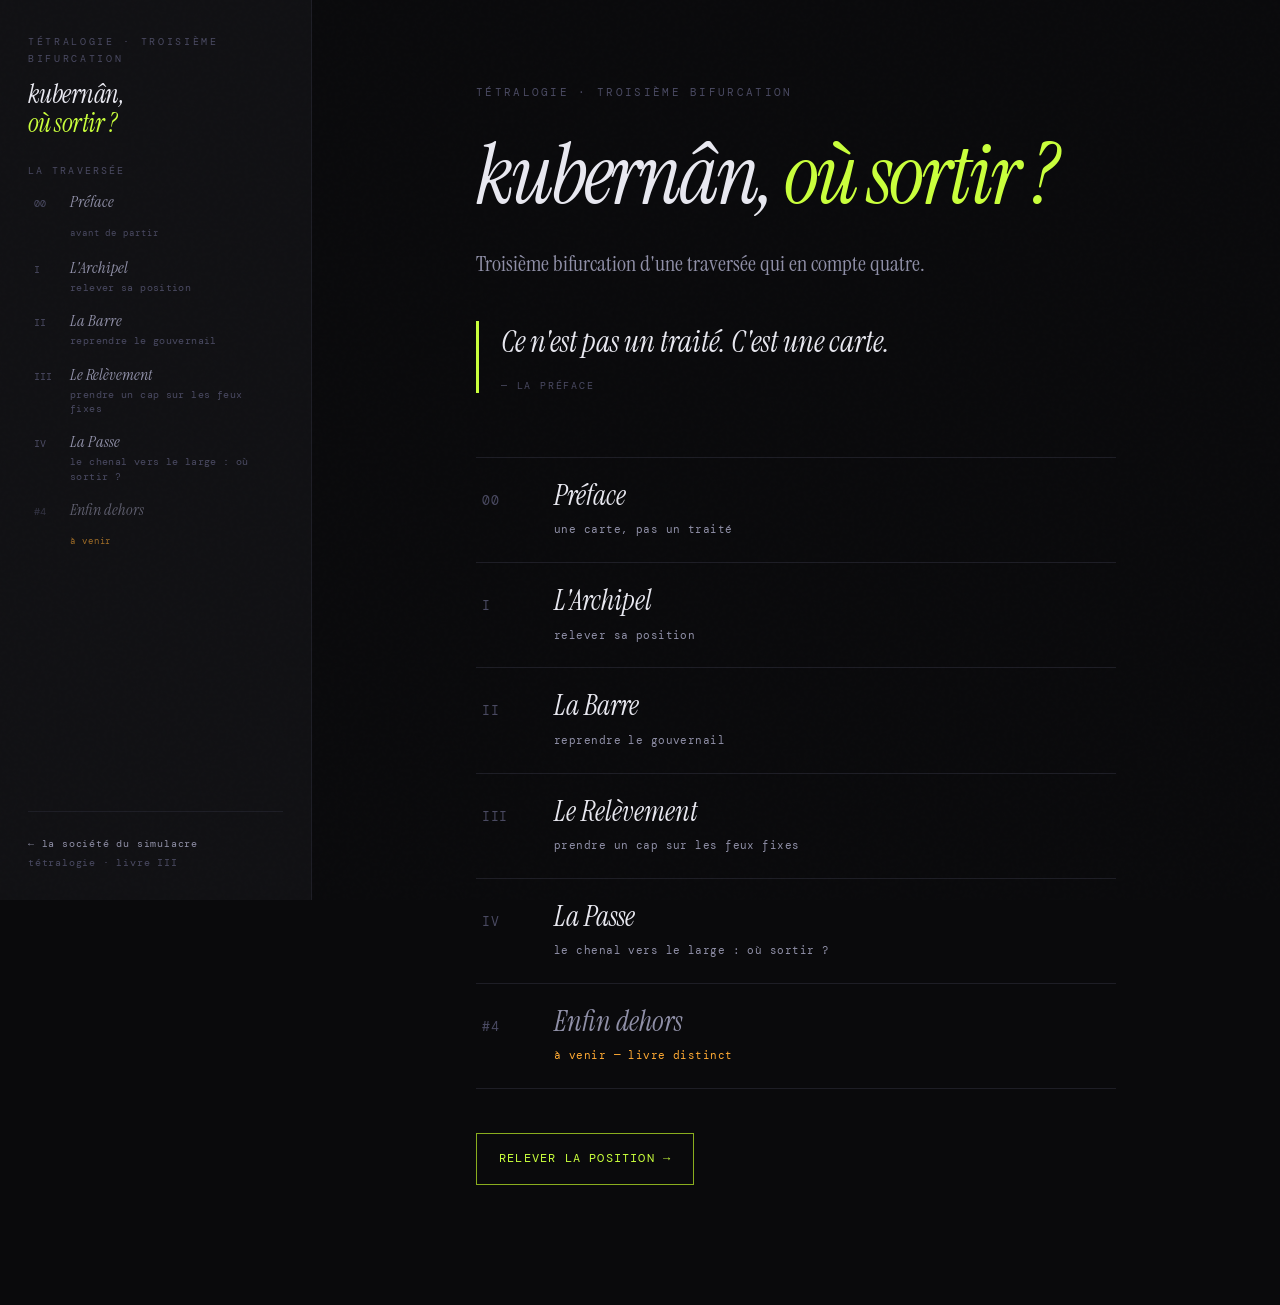
==== site/kubernan/index.html @ 3f0692a0 "kubernan : mise en ligne du livre #3 (carte statique, thème Oblivion) Site statique de « Kubernân, o" ====
<!DOCTYPE html>
<html lang="fr">
<head>
<meta charset="UTF-8">
<meta name="viewport" content="width=device-width, initial-scale=1.0">
<title>Kubernân, où sortir ? — la carte</title>
<meta name="description" content="Kubernân, où sortir ? Troisième bifurcation d'une traversée qui en compte quatre. Une carte, pas un traité.">
<meta name="theme-color" content="#0a0a0c">
<meta property="og:title" content="Kubernân, où sortir ?">
<meta property="og:description" content="Une carte, pas un traité. Troisième bifurcation de la tétralogie.">
<meta property="og:type" content="article">
<link rel="preconnect" href="https://fonts.googleapis.com">
<link rel="preconnect" href="https://fonts.gstatic.com" crossorigin>
<link href="https://fonts.googleapis.com/css2?family=Instrument+Serif:ital@0;1&family=DM+Mono:wght@300;400;500&display=swap" rel="stylesheet">
<link rel="stylesheet" href="../assets/oblivion.css">
<link rel="stylesheet" href="assets/kubernan.css">
</head>
<body class="kub">
  <div class="progress-bar" id="prog"></div>
  <button class="menu-btn" id="menuBtn" aria-label="menu">☰</button>
  <aside class="sidebar" id="sidebar"></aside>
  <main class="reader"><div class="container" id="content"></div></main>
  <script src="data/book.js"></script>
  <script src="assets/app.js"></script>
</body>
</html>
---- site/assets/oblivion.css ----
/* ════════════════════════════════════════════════════════════════
   OBLIVION — LA SOCIÉTÉ DU SIMULACRE / DE LA SIMULATION
   ════════════════════════════════════════════════════════════════ */
:root {
  --bg: #0a0a0c;
  --bg2: #111114;
  --bg3: #18181d;
  --border: #1e1e26;
  --border2: #2a2a36;
  --text: #e8e8f0;
  --muted: #9090a8;
  --dim: #4a4a62;
  --accent: #c9ff3c;
  --accentDim: #8aad1e;
  --red: #ff4455;
  --amber: #ffaa33;
  --blue: #4499ff;
  --violet: #9966ff;
  --sidebar-w: 312px;
  --mono: 'DM Mono', ui-monospace, monospace;
  --serif: 'Instrument Serif', Georgia, serif;
}

* { margin: 0; padding: 0; box-sizing: border-box; }
html { scroll-behavior: smooth; }

body {
  background: var(--bg);
  color: var(--text);
  font-family: var(--serif);
  font-size: 18px;
  line-height: 1.8;
  min-height: 100vh;
  -webkit-font-smoothing: antialiased;
}

/* grain */
body::before {
  content: '';
  position: fixed;
  inset: 0;
  background-image: url("data:image/svg+xml,%3Csvg viewBox='0 0 256 256' xmlns='http://www.w3.org/2000/svg'%3E%3Cfilter id='n'%3E%3CfeTurbulence type='fractalNoise' baseFrequency='0.9' numOctaves='4' stitchTiles='stitch'/%3E%3C/filter%3E%3Crect width='100%25' height='100%25' filter='url(%23n)' opacity='0.04'/%3E%3C/svg%3E");
  pointer-events: none;
  z-index: 9999;
  opacity: 0.32;
}

.progress-bar {
  position: fixed;
  top: 0; left: 0;
  height: 2px;
  background: var(--accent);
  z-index: 10000;
  width: 0%;
  transition: width 0.1s linear;
}

a { color: inherit; }
::selection { background: rgba(201,255,60,0.22); }

/* ── DM Mono utility labels ────────────────────────────────────── */
.mono { font-family: var(--mono); }
.label {
  font-family: var(--mono);
  font-size: 10px;
  letter-spacing: 0.22em;
  text-transform: uppercase;
  color: var(--dim);
}

/* ════════════════ SIDEBAR ════════════════ */
.sidebar {
  position: fixed;
  top: 0; left: 0; bottom: 0;
  width: var(--sidebar-w);
  background: var(--bg2);
  border-right: 1px solid var(--border);
  padding: 34px 28px 28px;
  overflow-y: auto;
  z-index: 100;
  display: flex;
  flex-direction: column;
  gap: 26px;
}
.sidebar::-webkit-scrollbar { width: 8px; }
.sidebar::-webkit-scrollbar-thumb { background: var(--border2); }

.brand a { text-decoration: none; display: block; }
.brand .kicker {
  font-family: var(--mono);
  font-size: 9.5px;
  letter-spacing: 0.28em;
  text-transform: uppercase;
  color: var(--dim);
  margin-bottom: 12px;
}
.brand .title {
  font-family: var(--serif);
  font-style: italic;
  font-size: 26px;
  line-height: 1.1;
  letter-spacing: -0.02em;
  color: var(--text);
}
.brand .title .lp { color: var(--accent); }

/* face selector */
.face-switch {
  display: flex;
  border: 1px solid var(--border2);
  border-radius: 2px;
  overflow: hidden;
}
.face-switch a {
  flex: 1;
  text-align: center;
  text-decoration: none;
  font-family: var(--mono);
  font-size: 10px;
  letter-spacing: 0.12em;
  text-transform: uppercase;
  padding: 10px 6px;
  color: var(--muted);
  transition: all 0.2s;
}
.face-switch a small {
  display: block;
  font-size: 8.5px;
  letter-spacing: 0.1em;
  color: var(--dim);
  margin-top: 3px;
}
.face-switch a + a { border-left: 1px solid var(--border2); }
.face-switch a.active { background: var(--accent); color: #0a0a0c; }
.face-switch a.active small { color: rgba(10,10,12,0.7); }
.face-switch a:not(.active):hover { background: var(--bg3); color: var(--text); }

/* numeric jump */
.jump { display: flex; gap: 8px; align-items: center; }
.jump label {
  font-family: var(--mono);
  font-size: 9.5px;
  letter-spacing: 0.18em;
  text-transform: uppercase;
  color: var(--dim);
}
.jump input {
  width: 64px;
  background: var(--bg);
  border: 1px solid var(--border2);
  color: var(--text);
  font-family: var(--mono);
  font-size: 13px;
  padding: 6px 8px;
  text-align: center;
}
.jump input:focus { outline: none; border-color: var(--accent); }
.jump button {
  background: transparent;
  border: 1px solid var(--border2);
  color: var(--muted);
  font-family: var(--mono);
  font-size: 11px;
  padding: 6px 10px;
  cursor: pointer;
  transition: all 0.2s;
}
.jump button:hover { border-color: var(--accent); color: var(--accent); }

/* chapter nav */
.nav-label {
  font-family: var(--mono);
  font-size: 9.5px;
  letter-spacing: 0.22em;
  text-transform: uppercase;
  color: var(--dim);
  margin-bottom: 4px;
}
.chapters { list-style: none; display: flex; flex-direction: column; }
.chapters li { counter-increment: c; }
.chapters a {
  display: grid;
  grid-template-columns: 26px 1fr;
  gap: 10px;
  align-items: baseline;
  text-decoration: none;
  padding: 8px 8px 8px 4px;
  border-left: 2px solid transparent;
  transition: all 0.18s;
}
.chapters a .num {
  font-family: var(--mono);
  font-size: 10px;
  color: var(--dim);
}
.chapters a .nm {
  font-family: var(--serif);
  font-style: italic;
  font-size: 16px;
  line-height: 1.2;
  color: var(--muted);
}
.chapters a .rg {
  grid-column: 2;
  font-family: var(--mono);
  font-size: 9px;
  letter-spacing: 0.1em;
  color: var(--dim);
  margin-top: 2px;
}
.chapters a:hover { background: var(--bg3); }
.chapters a:hover .nm { color: var(--text); }
.chapters a.active { border-left-color: var(--accent); background: var(--bg3); }
.chapters a.active .nm { color: var(--accent); }
.chapters a.active .num { color: var(--accentDim); }

.side-foot {
  margin-top: auto;
  padding-top: 22px;
  border-top: 1px solid var(--border);
  font-family: var(--mono);
  font-size: 10px;
  letter-spacing: 0.08em;
  color: var(--dim);
  line-height: 1.9;
}
.side-foot a { color: var(--muted); text-decoration: none; }
.side-foot a:hover { color: var(--accent); }

/* ════════════════ READER ════════════════ */
.reader {
  margin-left: var(--sidebar-w);
  min-height: 100vh;
}
.container {
  max-width: 760px;
  margin: 0 auto;
  padding: 76px 40px 120px;
}

/* masthead (cover en tête du chapitre 1) */
.masthead {
  padding: 18px 0 56px;
  margin-bottom: 56px;
  border-bottom: 1px solid var(--border);
}
.mast-kicker {
  font-family: var(--mono);
  font-size: 10.5px;
  letter-spacing: 0.2em;
  text-transform: uppercase;
  color: var(--dim);
  margin-bottom: 30px;
}
.mast-title {
  font-family: var(--serif);
  font-style: italic;
  font-weight: 400;
  font-size: clamp(42px, 7vw, 76px);
  line-height: 1.02;
  letter-spacing: -0.03em;
  color: var(--text);
  margin-bottom: 38px;
}
.mast-title .lp { color: var(--accent); }
.mast-epi {
  font-family: var(--serif);
  font-style: italic;
  font-size: clamp(19px, 2.4vw, 24px);
  line-height: 1.55;
  color: var(--text);
  border-left: 3px solid var(--accent);
  padding-left: 22px;
  max-width: 620px;
}
.mast-epi cite {
  display: block;
  margin-top: 18px;
  font-style: normal;
  font-family: var(--mono);
  font-size: 10px;
  letter-spacing: 0.18em;
  text-transform: uppercase;
  color: var(--dim);
}

/* chapter header in reader */
.ch-head {
  margin-bottom: 64px;
  padding-bottom: 0;
}
.ch-head .label { margin-bottom: 22px; display: flex; align-items: center; gap: 16px; }
.ch-head .label::after { content: ''; flex: 1; height: 1px; background: var(--border); }
.ch-head h1 {
  font-family: var(--serif);
  font-style: italic;
  font-weight: 400;
  font-size: clamp(34px, 5vw, 52px);
  line-height: 1.08;
  letter-spacing: -0.025em;
  color: var(--text);
}
.ch-head .sub {
  font-family: var(--mono);
  font-size: 12px;
  color: var(--muted);
  margin-top: 18px;
  border-left: 2px solid var(--accent);
  padding-left: 16px;
  line-height: 1.7;
  max-width: 560px;
}

/* a single entry (fragment or simulation) */
.entry {
  margin-bottom: 84px;
  scroll-margin-top: 40px;
}
.entry-label {
  font-family: var(--mono);
  font-size: 10px;
  letter-spacing: 0.25em;
  text-transform: uppercase;
  color: var(--dim);
  margin-bottom: 26px;
  display: flex;
  align-items: center;
  gap: 16px;
}
.entry-label .n { color: var(--accent); }
.entry-label::after { content: ''; flex: 1; height: 1px; background: var(--border); }

/* Face A : the fragment, big serif, lowercase aphorism */
.fragment-text {
  font-family: var(--serif);
  font-size: clamp(21px, 2.6vw, 27px);
  line-height: 1.5;
  letter-spacing: -0.005em;
  color: var(--text);
}
.fragment-text p { margin-bottom: 22px; }
.fragment-text p:last-child { margin-bottom: 0; }

/* Face B : the simulation, discursive prose */
.simulation-text p {
  font-size: 18px;
  line-height: 1.82;
  margin-bottom: 24px;
  color: var(--text);
}
.simulation-text p:last-child { margin-bottom: 0; }

/* graines (Face B placeholder) */
.seed-note {
  font-family: var(--mono);
  font-size: 10px;
  letter-spacing: 0.18em;
  text-transform: uppercase;
  color: var(--amber);
  margin-bottom: 20px;
  display: inline-flex;
  align-items: center;
  gap: 8px;
}
.seed-note::before { content: ''; width: 6px; height: 6px; background: var(--amber); border-radius: 50%; }

.seed-block { margin-bottom: 30px; }
.seed-block .seed-label {
  font-family: var(--mono);
  font-size: 9.5px;
  letter-spacing: 0.2em;
  text-transform: uppercase;
  color: var(--dim);
  margin-bottom: 12px;
}
.seed-sens {
  font-family: var(--serif);
  font-size: 19px;
  line-height: 1.6;
  color: var(--muted);
  font-style: italic;
  border-left: 2px solid var(--border2);
  padding-left: 18px;
}
.seed-authors { list-style: none; display: flex; flex-direction: column; gap: 16px; }
.seed-authors li {
  padding-left: 18px;
  border-left: 2px solid var(--border2);
  font-size: 15px;
  line-height: 1.66;
  color: var(--muted);
}
.seed-authors li .who {
  font-family: var(--mono);
  font-size: 11px;
  letter-spacing: 0.06em;
  color: var(--accent);
  text-transform: uppercase;
  display: block;
  margin-bottom: 4px;
}

/* Debord origin box */
.debord-box {
  margin: 28px 0;
  padding: 22px 26px;
  background: var(--bg2);
  border: 1px solid var(--border);
  border-left: 3px solid var(--dim);
}
.debord-box .db-label {
  font-family: var(--mono);
  font-size: 9.5px;
  letter-spacing: 0.2em;
  text-transform: uppercase;
  color: var(--dim);
  margin-bottom: 12px;
}
.debord-box .db-text {
  font-family: var(--serif);
  font-style: italic;
  font-size: 16px;
  line-height: 1.62;
  color: var(--muted);
}

/* author tags */
.authors-tags { display: flex; flex-wrap: wrap; gap: 8px; margin-top: 22px; }
.authors-tags span {
  font-family: var(--mono);
  font-size: 9.5px;
  letter-spacing: 0.08em;
  text-transform: uppercase;
  color: var(--muted);
  border: 1px solid var(--border2);
  padding: 4px 9px;
}

/* cross-link to the other face */
.cross {
  margin-top: 26px;
  display: flex;
  gap: 18px;
  align-items: center;
  flex-wrap: wrap;
}
.cross a {
  font-family: var(--mono);
  font-size: 11px;
  letter-spacing: 0.08em;
  text-transform: uppercase;
  color: var(--muted);
  text-decoration: none;
  border-bottom: 1px solid var(--border2);
  padding-bottom: 3px;
  transition: all 0.2s;
}
.cross a:hover { color: var(--accent); border-color: var(--accent); }
.cross a.primary { color: var(--accent); border-color: var(--accentDim); }

/* prev/next chapter footer */
.ch-foot {
  margin-top: 40px;
  padding-top: 40px;
  border-top: 1px solid var(--border);
  display: flex;
  justify-content: space-between;
  gap: 16px;
  flex-wrap: wrap;
}
.ch-foot a {
  font-family: var(--mono);
  font-size: 11px;
  letter-spacing: 0.08em;
  text-transform: uppercase;
  color: var(--muted);
  text-decoration: none;
  max-width: 46%;
  transition: color 0.2s;
}
.ch-foot a:hover { color: var(--accent); }
.ch-foot a .dir { display: block; color: var(--dim); font-size: 9px; margin-bottom: 5px; }
.ch-foot a.next { text-align: right; margin-left: auto; }

/* ════════════════ MENU BUTTON (mobile) ════════════════ */
.menu-btn {
  display: none;
  position: fixed;
  top: 16px; right: 16px;
  z-index: 200;
  background: var(--bg2);
  border: 1px solid var(--border2);
  color: var(--accent);
  font-size: 20px;
  width: 44px; height: 44px;
  cursor: pointer;
}

/* ════════════════ RESPONSIVE ════════════════ */
@media (max-width: 920px) {
  .sidebar {
    transform: translateX(-100%);
    transition: transform 0.28s ease;
    width: 86vw; max-width: 360px;
    box-shadow: 0 0 50px rgba(0,0,0,0.6);
  }
  body.nav-open .sidebar { transform: translateX(0); }
  .reader { margin-left: 0; }
  .container { padding: 72px 24px 90px; }
  .menu-btn { display: block; }
}
@media (max-width: 600px) {
  body { font-size: 16px; }
  .container { padding: 64px 20px 80px; }
}

/* ════════════════════════════════════════════════════════════════
   GOD MODE
   ════════════════════════════════════════════════════════════════ */
.gm { margin-top: 22px; border-top: 1px dashed var(--border2); padding-top: 16px; }
.gm-bar { display: flex; gap: 10px; align-items: center; flex-wrap: wrap; }
.gm-acc-btn {
  font-family: var(--mono); font-size: 10px; letter-spacing: 0.12em; text-transform: uppercase;
  background: var(--bg2); border: 1px solid var(--border2); color: var(--muted);
  padding: 7px 12px; cursor: pointer; transition: all .18s;
}
.gm-acc-btn:hover { color: var(--accent); border-color: var(--accentDim); }
.gm-count { font-family: var(--mono); font-size: 9.5px; color: var(--dim); letter-spacing: .1em; margin-left: auto; }

.gm-panel { margin-top: 14px; padding: 18px 20px; background: var(--bg2); border: 1px solid var(--border); }
.gm-lab { font-family: var(--mono); font-size: 9.5px; letter-spacing: .2em; text-transform: uppercase; color: var(--dim); margin-bottom: 8px; }
.gm-ctx-block { margin-bottom: 16px; }
.gm-ctx-block:last-child { margin-bottom: 0; }
.gm-ctx-block p { font-size: 15px; line-height: 1.6; color: var(--muted); margin: 0; }
.gm-ctx-block .gm-italic { font-style: italic; }
.gm-ctx-block ul { list-style: none; display: flex; flex-direction: column; gap: 8px; }
.gm-ctx-block li { font-size: 14px; line-height: 1.55; color: var(--muted); padding-left: 14px; border-left: 2px solid var(--border2); }

.gm-tweak {
  width: 100%; background: var(--bg); border: 1px solid var(--border2); color: var(--text);
  font-family: var(--mono); font-size: 13px; line-height: 1.6; padding: 10px 12px; resize: vertical;
}
.gm-tweak:focus { outline: none; border-color: var(--accent); }

.gm-sliders { display: grid; grid-template-columns: 1fr 1fr; gap: 6px 22px; }
.gm-slider label { font-family: var(--mono); font-size: 10px; color: var(--muted); display: flex; justify-content: space-between; letter-spacing: .04em; }
.gm-slider .gm-val { color: var(--accent); }
.gm-slider input[type=range] { width: 100%; accent-color: var(--accent); height: 22px; }

.gm-actions { margin-top: 16px; display: flex; gap: 14px; align-items: center; flex-wrap: wrap; }
.gm-regen {
  font-family: var(--mono); font-size: 11px; letter-spacing: .08em; text-transform: uppercase;
  background: var(--accent); color: #0a0a0c; border: none; padding: 10px 16px; cursor: pointer; font-weight: 500;
}
.gm-regen:hover { background: #d8ff5c; }
.gm-status { font-family: var(--mono); font-size: 11px; color: var(--muted); }

/* carrousel des versions */
.gm-carousel { margin-top: 16px; }
.gm-car-head { display: flex; justify-content: space-between; align-items: center; margin-bottom: 10px; }
.gm-dots { display: flex; gap: 7px; }
.gm-dot { width: 9px; height: 9px; border-radius: 50%; border: 1px solid var(--dim); background: transparent; cursor: pointer; padding: 0; }
.gm-dot.cur { background: var(--accent); border-color: var(--accent); }
.gm-car-track { position: relative; }
.gm-slide { display: none; padding: 16px 18px; background: var(--bg3); border: 1px solid var(--border2); border-left: 3px solid var(--accentDim); }
.gm-slide.show { display: block; }
.gm-slide-meta { display: flex; gap: 12px; align-items: center; margin-bottom: 10px; }
.gm-who { font-family: var(--mono); font-size: 9.5px; letter-spacing: .1em; text-transform: uppercase; color: var(--amber); }
.gm-active-tag { font-family: var(--mono); font-size: 9px; letter-spacing: .1em; text-transform: uppercase; color: #0a0a0c; background: var(--accent); padding: 2px 7px; }
.gm-slide-text { font-family: var(--serif); font-size: 19px; line-height: 1.5; color: var(--text); }
.gm-validate {
  margin-top: 14px; font-family: var(--mono); font-size: 10px; letter-spacing: .06em; text-transform: uppercase;
  background: transparent; border: 1px solid var(--border2); color: var(--muted); padding: 8px 12px; cursor: pointer; transition: all .18s;
}
.gm-validate:hover { color: var(--accent); border-color: var(--accent); }

/* sidebar god-mode */
.gm-side { margin-top: 14px; }
.gm-side button {
  font-family: var(--mono); font-size: 10px; letter-spacing: .1em; text-transform: uppercase;
  background: transparent; border: 1px solid var(--border2); color: var(--muted); padding: 7px 10px; cursor: pointer; transition: all .18s;
}
.gm-side button:hover { color: var(--accent); border-color: var(--accent); }
#gmEnter { width: 100%; }
.gm-side-on { font-family: var(--mono); font-size: 12px; color: var(--muted); letter-spacing: .04em; margin-bottom: 12px; }
.gm-side-on b { color: var(--god-color, var(--accent)); font-weight: 500; text-transform: uppercase; letter-spacing: .12em; }
.gm-side-btns { display: flex; gap: 8px; }
.gm-side-btns button {
  flex: 1; font-family: var(--mono); font-size: 11px; letter-spacing: .06em;
  background: transparent; border: 1px solid var(--border2); color: var(--muted);
  padding: 9px 8px; cursor: pointer; transition: all .18s;
}
.gm-side-btns button:hover { color: var(--accent); border-color: var(--accent); }
#gmDash { color: var(--accent); border-color: var(--accentDim); }

/* cadre vert : signale qu'on est en god mode */
body.god-on::after {
  content: ''; position: fixed; inset: 0;
  border: 3px solid var(--god-color, var(--accent));
  pointer-events: none; z-index: 10001;
}

/* modale */
.gm-modal-back { position: fixed; inset: 0; background: rgba(5,5,7,.78); z-index: 11000; display: flex; align-items: center; justify-content: center; padding: 24px; }
.gm-modal { background: var(--bg2); border: 1px solid var(--border2); max-width: 440px; width: 100%; padding: 30px 28px; }
.gm-modal-p { font-family: var(--mono); font-size: 11px; line-height: 1.6; color: var(--muted); margin: 8px 0 18px; }
.gm-input { width: 100%; background: var(--bg); border: 1px solid var(--border2); color: var(--text); font-family: var(--mono); font-size: 14px; padding: 11px 13px; margin-bottom: 14px; }
.gm-input:focus { outline: none; border-color: var(--accent); }
.gm-code-input { text-align: center; letter-spacing: .5em; font-size: 22px; }
.gm-flab { display: block; font-family: var(--mono); font-size: 11px; color: var(--muted); margin-bottom: 6px; }
.gm-flab small { color: var(--dim); }
.gm-modal-actions { display: flex; gap: 14px; align-items: center; }
.gm-primary { font-family: var(--mono); font-size: 11px; letter-spacing: .1em; text-transform: uppercase; background: var(--accent); color: #0a0a0c; border: none; padding: 11px 18px; cursor: pointer; }
.gm-err { font-family: var(--mono); font-size: 11px; color: var(--red); }
.gm-ok { font-family: var(--mono); font-size: 11px; color: var(--accent); }

@media (max-width: 600px) { .gm-sliders { grid-template-columns: 1fr; } }

/* méta-restitution (contexte god mode) */
.gm-meta { font-family: var(--serif); font-size: 17px; line-height: 1.55; color: var(--text); margin: 0 0 4px; }
.gm-meta-fallback { color: var(--dim); font-style: italic; }
.gm-meta-gen { font-family: var(--mono); font-size: 10px; letter-spacing: .08em; text-transform: uppercase; background: transparent; border: 1px solid var(--border2); color: var(--muted); padding: 7px 11px; cursor: pointer; transition: all .18s; }
.gm-meta-gen:hover { color: var(--accent); border-color: var(--accent); }
.gm-meta-status { font-family: var(--mono); font-size: 11px; color: var(--muted); }

/* éditeur manuel (god mode) — DA Oblivion */
.gm-edit-panel { border-left: 3px solid var(--accentDim); }
.gm-handedit {
  width: 100%;
  background: var(--bg);
  border: 1px solid var(--border2);
  color: var(--text);
  font-family: var(--serif);
  font-size: 22px;
  line-height: 1.5;
  letter-spacing: -0.005em;
  padding: 18px 20px;
  resize: vertical;
  min-height: 170px;
}
.gm-handedit:focus { outline: none; border-color: var(--accent); box-shadow: inset 0 0 0 1px var(--accentDim); }
.gm-edit-hint { font-family: var(--mono); font-size: 10px; letter-spacing: 0.04em; color: var(--dim); margin: 10px 0 0; line-height: 1.6; }
.gm-edit-status { font-family: var(--mono); font-size: 11px; color: var(--muted); }
.gm-save-manual {
  font-family: var(--mono); font-size: 11px; letter-spacing: .1em; text-transform: uppercase;
  background: var(--accent); color: #0a0a0c; border: 1px solid var(--accent); padding: 10px 16px; cursor: pointer;
  transition: background .18s;
}
.gm-save-manual:hover { background: #d8ff5c; }
.gm-edit-cancel {
  font-family: var(--mono); font-size: 10px; letter-spacing: .08em; text-transform: uppercase;
  background: transparent; color: var(--muted); border: 1px solid var(--border2); padding: 10px 14px; cursor: pointer;
  transition: all .18s;
}
.gm-edit-cancel:hover { color: var(--text); border-color: var(--dim); }

/* suppression d'une version (own only) */
.gm-slide-actions { display: flex; gap: 10px; margin-top: 14px; flex-wrap: wrap; }
.gm-del { font-family: var(--mono); font-size: 10px; letter-spacing: .06em; text-transform: uppercase; background: transparent; border: 1px solid rgba(255,68,85,.3); color: var(--red); padding: 8px 12px; cursor: pointer; transition: all .18s; }
.gm-del:hover { background: rgba(255,68,85,.1); border-color: var(--red); }

/* dashboard « mon atelier » */
.gm-name { color: var(--text); text-decoration: none; border-bottom: 1px dotted var(--dim); }
.gm-name:hover { border-color: var(--accent); }
.gm-dash-link { display: inline-block; margin-top: 8px; font-family: var(--mono); font-size: 11px; letter-spacing: .06em; color: var(--accent); text-decoration: none; }
.gm-dash-link:hover { text-decoration: underline; }
.dash-row { padding: 24px 0; border-bottom: 1px solid var(--border); }
.dash-head { display: flex; gap: 14px; align-items: baseline; flex-wrap: wrap; margin-bottom: 14px; }
.dash-n { font-family: var(--mono); font-size: 13px; color: var(--accent); text-decoration: none; }
.dash-n:hover { text-decoration: underline; }
.dash-ch { font-family: var(--serif); font-style: italic; font-size: 16px; color: var(--muted); }
.dash-info { font-family: var(--mono); font-size: 10px; letter-spacing: .06em; color: var(--dim); margin-left: auto; }
.dash-info b { color: var(--accent); font-weight: 400; }
.dash-text { font-family: var(--serif); font-size: 19px; line-height: 1.5; color: var(--text); margin: 0 0 12px; }
.dash-open { font-family: var(--mono); font-size: 10px; letter-spacing: .08em; text-transform: uppercase; color: var(--muted); text-decoration: none; border-bottom: 1px solid var(--border2); padding-bottom: 3px; }
.dash-open:hover { color: var(--accent); border-color: var(--accent); }
.dash-empty { font-family: var(--mono); font-size: 13px; color: var(--muted); line-height: 1.7; }

/* like (cœur) */
.gm-like { font-family: var(--mono); font-size: 12px; background: transparent; border: 1px solid var(--border2); color: var(--muted); padding: 6px 11px; cursor: pointer; margin-left: auto; transition: all .18s; }
.gm-like:hover { border-color: var(--red); color: var(--red); }
.gm-like.liked { border-color: var(--red); color: var(--red); background: rgba(255,68,85,.1); }
.gm-like-n { font-weight: 500; }

/* dashboard : sections + les plus aimés */
.dash-section { margin-bottom: 48px; }
.dash-sec-label { font-family: var(--mono); font-size: 10px; letter-spacing: .2em; text-transform: uppercase; color: var(--dim); margin-bottom: 16px; padding-bottom: 10px; border-bottom: 1px solid var(--border); }
.liked-row { display: grid; grid-template-columns: 50px 42px 1fr auto; gap: 14px; align-items: baseline; text-decoration: none; padding: 12px 0; border-bottom: 1px solid var(--border); transition: background .15s; }
.liked-row:hover { background: var(--bg2); }
.liked-hearts { font-family: var(--mono); font-size: 12px; color: var(--red); white-space: nowrap; }
.liked-n { font-family: var(--mono); font-size: 11px; color: var(--accent); }
.liked-txt { font-family: var(--serif); font-size: 16px; color: var(--text); overflow: hidden; text-overflow: ellipsis; white-space: nowrap; }
.liked-who { font-family: var(--mono); font-size: 10px; color: var(--dim); white-space: nowrap; }
@media (max-width: 600px) { .liked-row { grid-template-columns: 50px 1fr; } .liked-n, .liked-who { display: none; } }

/* like minimal sur le fil principal — cœur nu, pas de cadre */
.like-row { margin-top: 22px; text-align: right; }
.like { background: none; border: none; padding: 6px 4px; cursor: pointer; font-family: var(--mono); font-size: 26px; color: var(--dim); display: inline-flex; align-items: center; gap: 10px; line-height: 1; transition: color .18s, transform .1s; -webkit-tap-highlight-color: transparent; }
.like:hover { color: var(--red); }
.like:active { transform: scale(1.2); }
.like.liked { color: var(--red); }
.like .like-n { font-size: 15px; letter-spacing: .04em; }

/* ════════════ ANNOTATIONS ════════════ */
mark.anno { color: inherit; padding: 0 1px; border-radius: 1px; cursor: help; }
.anno-tip {
  position: absolute; z-index: 11050; max-width: 330px;
  background: var(--bg3); border: 1px solid var(--border2);
  padding: 12px 14px; box-shadow: 0 10px 34px rgba(0,0,0,.55);
  display: none;
}
.anno-tip-head { font-family: var(--mono); font-size: 10px; letter-spacing: .06em; color: var(--dim); display: flex; align-items: center; gap: 8px; }
.anno-who { font-weight: 500; text-transform: uppercase; letter-spacing: .08em; }
.anno-del { margin-left: auto; font-family: var(--mono); font-size: 9px; text-transform: uppercase; letter-spacing: .06em; background: transparent; border: 1px solid var(--border2); color: var(--muted); padding: 3px 7px; cursor: pointer; }
.anno-del:hover { color: var(--red); border-color: var(--red); }
.anno-msg { font-family: var(--serif); font-size: 16px; line-height: 1.45; color: var(--text); margin-top: 9px; }
.anno-sel { border-left: 2px solid var(--accent); padding: 8px 14px; margin: 0 0 14px; font-family: var(--serif); font-style: italic; color: var(--muted); font-size: 15px; line-height: 1.45; }

/* ════════════ DASHBOARD v2 + couleurs user ════════════ */
.gm-modal { border-top: 3px solid var(--god-color, var(--accent)); }
.gm-primary { background: var(--god-color, var(--accent)); }
.anno-sel { border-left-color: var(--god-color, var(--accent)); }

.ch-head { position: relative; }
.dash-presence { position: absolute; top: 0; right: 0; display: flex; gap: 14px; }
.pres-user { font-family: var(--mono); font-size: 10px; letter-spacing: .06em; display: inline-flex; align-items: center; gap: 6px; color: var(--muted); text-transform: uppercase; }
.pres-dot { width: 7px; height: 7px; border-radius: 50%; }

/* carrousel auto des fragments modifiés */
.dash-carousel { overflow: hidden; position: relative; margin: 6px 0; }
.dash-carousel::before, .dash-carousel::after { content: ''; position: absolute; top: 0; bottom: 0; width: 60px; z-index: 2; pointer-events: none; }
.dash-carousel::before { left: 0; background: linear-gradient(90deg, var(--bg), transparent); }
.dash-carousel::after { right: 0; background: linear-gradient(270deg, var(--bg), transparent); }
.dash-track { display: flex; gap: 18px; width: max-content; animation: dashmarquee 70s linear infinite; }
.dash-carousel:hover .dash-track { animation-play-state: paused; }
@keyframes dashmarquee { from { transform: translateX(0); } to { transform: translateX(-50%); } }
.dash-card { flex: 0 0 300px; text-decoration: none; background: var(--bg2); border: 1px solid var(--border); border-left: 3px solid var(--god-color, var(--accent)); padding: 18px 20px; transition: background .18s; }
.dash-card:hover { background: var(--bg3); }
.dc-n { font-family: var(--mono); font-size: 11px; color: var(--accent); letter-spacing: .06em; }
.dc-ch { font-family: var(--mono); font-size: 9px; color: var(--dim); letter-spacing: .08em; margin: 4px 0 10px; text-transform: uppercase; }
.dc-txt { font-family: var(--serif); font-size: 16px; line-height: 1.4; color: var(--text); }

/* commentaires */
.cmt-row { display: block; text-decoration: none; padding: 16px 0 16px 16px; border-left: 2px solid var(--c, var(--border2)); border-bottom: 1px solid var(--border); transition: background .15s; }
.cmt-row:hover { background: var(--bg2); }
.cmt-head { font-family: var(--mono); font-size: 10px; letter-spacing: .05em; color: var(--dim); display: flex; gap: 10px; flex-wrap: wrap; align-items: baseline; }
.cmt-who { font-weight: 500; text-transform: uppercase; letter-spacing: .08em; }
.cmt-frag { color: var(--muted); }
.cmt-date { margin-left: auto; }
.cmt-quote { font-family: var(--serif); font-style: italic; font-size: 15px; color: var(--muted); margin: 8px 0 6px; }
.cmt-msg { font-family: var(--serif); font-size: 17px; line-height: 1.45; color: var(--text); }

/* likes en accordéons */
.like-acc { border-bottom: 1px solid var(--border); }
.like-acc-head { width: 100%; display: flex; align-items: center; gap: 14px; background: transparent; border: none; cursor: pointer; padding: 14px 4px; text-align: left; color: inherit; }
.like-acc-head:hover { background: var(--bg2); }
.la-n { font-family: var(--mono); font-size: 12px; color: var(--accent); flex: 0 0 auto; }
.la-snippet { font-family: var(--serif); font-size: 16px; color: var(--text); flex: 1; overflow: hidden; text-overflow: ellipsis; white-space: nowrap; }
.la-ch { font-family: var(--mono); font-size: 9px; color: var(--dim); text-transform: uppercase; letter-spacing: .08em; flex: 0 0 auto; }
.la-caret { font-family: var(--mono); color: var(--dim); transition: transform .18s; flex: 0 0 auto; }
.like-acc.open .la-caret { transform: rotate(90deg); }
.like-acc.open .la-snippet { white-space: normal; }
.like-acc-body { display: none; padding: 6px 4px 22px; }
.like-acc.open .like-acc-body { display: block; }
.la-full { font-family: var(--serif); font-size: 19px; line-height: 1.5; color: var(--text); margin-bottom: 16px; }
.la-voir { font-family: var(--mono); font-size: 10px; letter-spacing: .08em; text-transform: uppercase; color: var(--muted); text-decoration: none; border: 1px solid var(--border2); padding: 8px 14px; transition: all .18s; display: inline-block; }
.la-voir:hover { color: var(--accent); border-color: var(--accent); }

/* sélection de texte à la couleur du user (god mode) */
body.god-on ::selection { background: var(--god-sel, rgba(201,255,60,0.30)); }
body.god-on ::-moz-selection { background: var(--god-sel, rgba(201,255,60,0.30)); }

/* zone de texte du commentaire : cadre à la couleur du user */
#annoMsg { border: 1px solid var(--god-color, var(--accent)); }
#annoMsg:focus { border-color: var(--god-color, var(--accent)); box-shadow: inset 0 0 0 1px var(--god-color, var(--accent)); }
---- site/kubernan/assets/kubernan.css ----
/* ════════════════════════════════════════════════════════════════
   KUBERNÂN — appoint lecture longue (sur le thème Oblivion partagé)
   Tout vient de ../assets/oblivion.css ; ici, uniquement le strict
   nécessaire pour le texte rédigé (mesure de ligne, sommaire, suite).
   ════════════════════════════════════════════════════════════════ */

/* mesure de ligne confortable (~66-72 caractères) */
.kub .container { max-width: 720px; }

/* ── sidebar : sous-titre nautique sous chaque bifurcation ──────── */
.chapters a .nm small {
  display: block;
  font-family: var(--mono);
  font-style: normal;
  font-size: 9.5px;
  letter-spacing: 0.04em;
  line-height: 1.5;
  color: var(--dim);
  margin-top: 4px;
  text-transform: none;
}
.chapters a.active .nm small { color: var(--muted); }

/* item « à venir » (le #4) : discret, non cliquable visuellement */
.chapters a.soon { opacity: 0.6; }
.chapters a.soon .rg { color: var(--amber); }

/* mini-sommaire latéral de la bifurcation active (I.1, I.2…) */
.subnav {
  list-style: none;
  margin: 4px 0 6px 4px;
  padding-left: 16px;
  border-left: 1px solid var(--border2);
  display: flex;
  flex-direction: column;
}
.subnav a {
  display: grid;
  grid-template-columns: 30px 1fr;
  gap: 8px;
  align-items: baseline;
  text-decoration: none;
  padding: 5px 6px 5px 4px;
  transition: color 0.15s, background 0.15s;
}
.subnav a .sn-num { font-family: var(--mono); font-size: 9.5px; color: var(--dim); }
.subnav a .sn-nm {
  font-family: var(--serif);
  font-size: 13.5px;
  line-height: 1.3;
  color: var(--muted);
}
.subnav a:hover { background: var(--bg3); }
.subnav a:hover .sn-nm { color: var(--text); }
.subnav a.cur .sn-num { color: var(--accent); }
.subnav a.cur .sn-nm { color: var(--accent); }

/* ── corps rédigé (prose discursive) ────────────────────────────── */
.prose p {
  font-family: var(--serif);
  font-size: 19px;
  line-height: 1.78;
  letter-spacing: 0.002em;
  color: var(--text);
  margin-bottom: 22px;
}
.prose p:last-child { margin-bottom: 0; }

/* paragraphe d'attaque (intro de bifurcation) */
.lead p { color: var(--text); }
.lead p:first-child::first-letter {
  font-size: 1.05em;
}

/* l'intro de bifurcation, posée juste sous le titre, sans étiquette */
.bif-intro { margin-bottom: 64px; }

/* sous-section : on réutilise .entry / .entry-label du thème.
   numéro de section en accent, comme les n° de fragment du Simulacre. */
.entry-label .sn { color: var(--accent); }

/* conclusion-pont : légèrement détachée */
.entry.concl { margin-top: 12px; }
.entry.concl .entry-label .sn { color: var(--accentDim); }
.entry.concl .prose p:first-child { color: var(--text); }

/* lien « suite » proéminent en bas de bifurcation */
.suite {
  margin-top: 8px;
  display: block;
  text-decoration: none;
  border: 1px solid var(--border2);
  border-left: 3px solid var(--accent);
  background: var(--bg2);
  padding: 20px 24px;
  transition: background 0.18s, border-color 0.18s;
}
.suite:hover { background: var(--bg3); border-left-color: var(--accent); }
.suite .suite-k {
  font-family: var(--mono);
  font-size: 10px;
  letter-spacing: 0.2em;
  text-transform: uppercase;
  color: var(--dim);
  display: block;
  margin-bottom: 8px;
}
.suite .suite-t {
  font-family: var(--serif);
  font-style: italic;
  font-size: 23px;
  line-height: 1.2;
  color: var(--text);
}
.suite:hover .suite-t { color: var(--accent); }
.suite .suite-t .arr { color: var(--accent); font-style: normal; }

/* ════════════ SEUIL (accueil / cover) ════════════ */
.cover { padding-top: 8px; }
.cover .cover-kicker {
  font-family: var(--mono);
  font-size: 10.5px;
  letter-spacing: 0.22em;
  text-transform: uppercase;
  color: var(--dim);
  margin-bottom: 30px;
}
.cover h1 {
  font-family: var(--serif);
  font-style: italic;
  font-weight: 400;
  font-size: clamp(44px, 8vw, 84px);
  line-height: 1;
  letter-spacing: -0.035em;
  color: var(--text);
  margin-bottom: 30px;
}
.cover h1 .lp { color: var(--accent); }
.cover .cover-sub {
  font-family: var(--serif);
  font-size: clamp(18px, 2.4vw, 22px);
  line-height: 1.55;
  color: var(--muted);
  max-width: 600px;
  margin-bottom: 40px;
}
.cover .cover-epi {
  font-family: var(--serif);
  font-style: italic;
  font-size: clamp(22px, 3vw, 30px);
  line-height: 1.4;
  color: var(--text);
  border-left: 3px solid var(--accent);
  padding-left: 22px;
  max-width: 560px;
  margin-bottom: 64px;
}
.cover .cover-epi cite {
  display: block;
  margin-top: 16px;
  font-style: normal;
  font-family: var(--mono);
  font-size: 10px;
  letter-spacing: 0.18em;
  text-transform: uppercase;
  color: var(--dim);
}

/* sommaire des bifurcations sur le seuil */
.toc { border-top: 1px solid var(--border); }
.toc a {
  display: grid;
  grid-template-columns: 54px 1fr;
  gap: 0 18px;
  align-items: baseline;
  text-decoration: none;
  padding: 22px 6px;
  border-bottom: 1px solid var(--border);
  transition: background 0.16s;
}
.toc a:hover { background: var(--bg2); }
.toc .toc-num {
  font-family: var(--mono);
  font-size: 13px;
  color: var(--dim);
  letter-spacing: 0.05em;
}
.toc a:hover .toc-num { color: var(--accentDim); }
.toc .toc-nm {
  font-family: var(--serif);
  font-style: italic;
  font-size: clamp(22px, 3vw, 28px);
  line-height: 1.12;
  color: var(--text);
}
.toc a:hover .toc-nm { color: var(--accent); }
.toc .toc-sub {
  grid-column: 2;
  font-family: var(--mono);
  font-size: 11px;
  letter-spacing: 0.04em;
  color: var(--muted);
  margin-top: 8px;
}
.toc a.soon .toc-nm { color: var(--muted); }
.toc a.soon .toc-sub { color: var(--amber); }

.cover-enter {
  margin-top: 44px;
  display: inline-block;
  font-family: var(--mono);
  font-size: 12px;
  letter-spacing: 0.1em;
  text-transform: uppercase;
  color: var(--accent);
  text-decoration: none;
  border: 1px solid var(--accentDim);
  padding: 14px 22px;
  transition: background 0.18s, color 0.18s;
}
.cover-enter:hover { background: var(--accent); color: #0a0a0c; }

/* ════════════ « ENFIN DEHORS » (#4 — à venir) ════════════ */
.dehors { padding-top: 8px; }
.dehors .d-status {
  font-family: var(--mono);
  font-size: 10px;
  letter-spacing: 0.2em;
  text-transform: uppercase;
  color: var(--amber);
  display: inline-flex;
  align-items: center;
  gap: 9px;
  margin-bottom: 28px;
}
.dehors .d-status::before {
  content: '';
  width: 6px; height: 6px;
  background: var(--amber);
  border-radius: 50%;
}
.dehors h1 {
  font-family: var(--serif);
  font-style: italic;
  font-weight: 400;
  font-size: clamp(36px, 6vw, 60px);
  line-height: 1.04;
  letter-spacing: -0.03em;
  color: var(--text);
  margin-bottom: 8px;
}
.dehors .d-num {
  font-family: var(--mono);
  font-size: 12px;
  letter-spacing: 0.16em;
  color: var(--dim);
  margin-bottom: 40px;
}

/* le bouton menu mobile ne doit pas masquer le titre du seuil */
@media (max-width: 920px) {
  .cover .cover-kicker { padding-right: 52px; }
  .dehors .d-status { padding-right: 52px; }
}
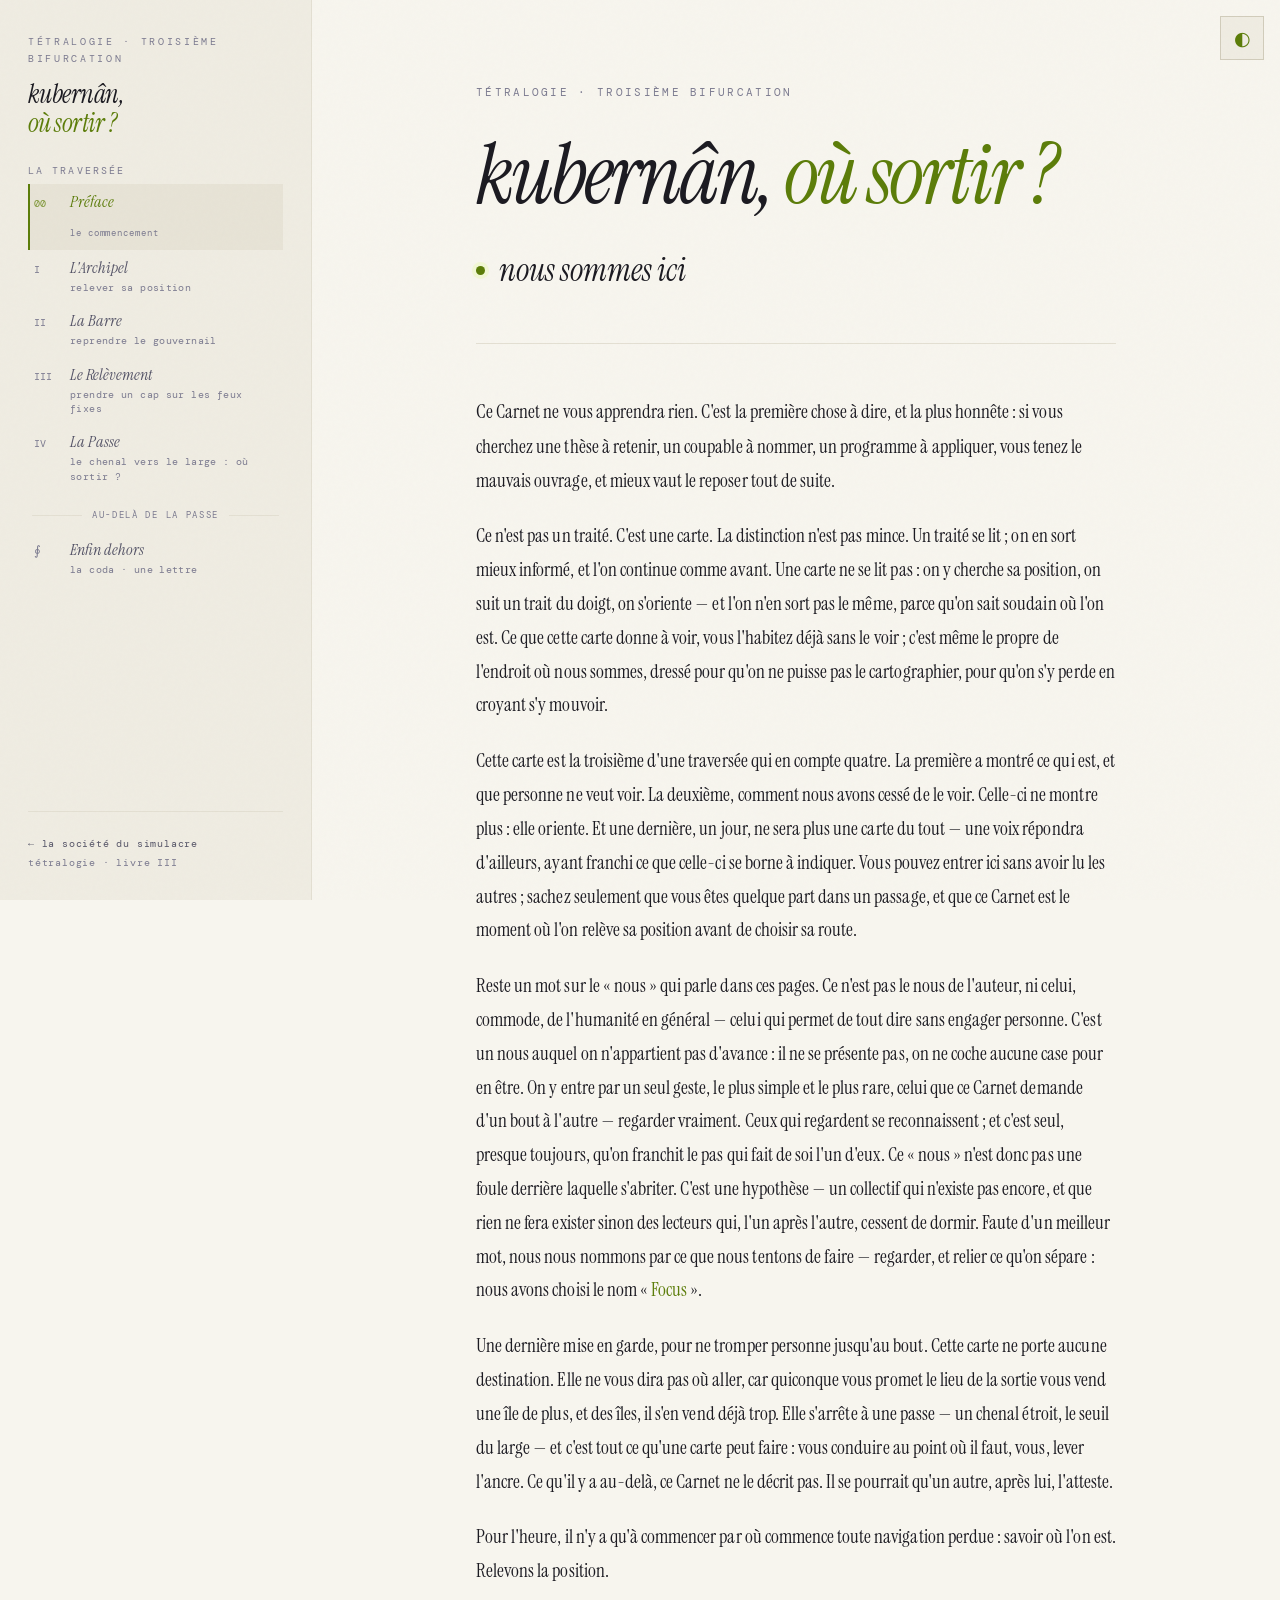
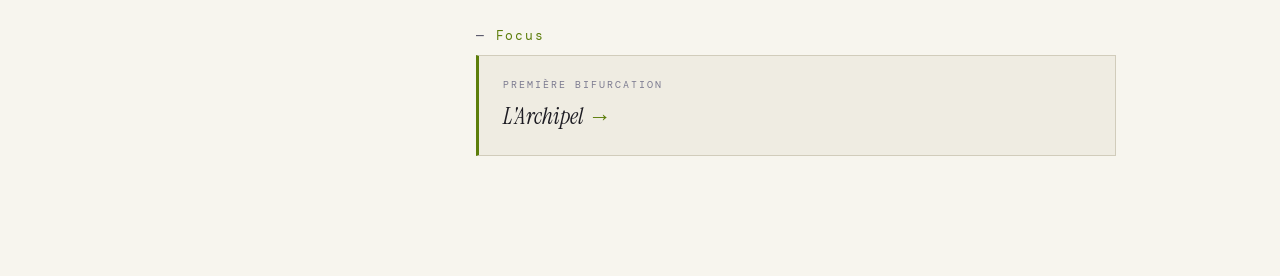
==== commit 4a93b649: "kubernan : thème clair par défaut + bouton bascule clair/sombre Co-Authored-By: Claude Sonnet 4.6 <n" ====
--- a/site/kubernan/index.html
+++ b/site/kubernan/index.html
@@ -16,7 +16,9 @@
 <link rel="stylesheet" href="assets/kubernan.css">
 </head>
 <body class="kub">
+  <script>try{if(localStorage.getItem('kubernan-theme')==='dark')document.body.classList.add('theme-dark');}catch(e){}</script>
   <div class="progress-bar" id="prog"></div>
+  <button class="theme-btn" id="themeBtn" type="button" aria-label="inverser le thème (clair / sombre)">◐</button>
   <button class="menu-btn" id="menuBtn" aria-label="menu">☰</button>
   <aside class="sidebar" id="sidebar"></aside>
   <main class="reader"><div class="container" id="content"></div></main>
--- a/site/assets/oblivion.css
+++ b/site/assets/oblivion.css
@@ -2,6 +2,27 @@
    OBLIVION — LA SOCIÉTÉ DU SIMULACRE / DE LA SIMULATION
    ════════════════════════════════════════════════════════════════ */
 :root {
+  /* ── thème CLAIR (par défaut) ── */
+  --bg: #f7f6f1;
+  --bg2: #ffffff;
+  --bg3: #eeede7;
+  --border: #e3dfd5;
+  --border2: #d0cbbe;
+  --text: #1c1c22;
+  --muted: #5b5b69;
+  --dim: #9d9b8f;
+  --accent: #5f8c00;
+  --accentDim: #7aa81e;
+  --red: #d11e2e;
+  --amber: #b8740a;
+  --blue: #1f6fd0;
+  --violet: #6a3fd0;
+  --sidebar-w: 312px;
+  --mono: 'DM Mono', ui-monospace, monospace;
+  --serif: 'Instrument Serif', Georgia, serif;
+}
+html.dark {
+  /* ── thème SOMBRE (Oblivion) ── */
   --bg: #0a0a0c;
   --bg2: #111114;
   --bg3: #18181d;
@@ -16,9 +37,6 @@
   --amber: #ffaa33;
   --blue: #4499ff;
   --violet: #9966ff;
-  --sidebar-w: 312px;
-  --mono: 'DM Mono', ui-monospace, monospace;
-  --serif: 'Instrument Serif', Georgia, serif;
 }
 
 * { margin: 0; padding: 0; box-sizing: border-box; }
@@ -56,7 +74,8 @@
 }
 
 a { color: inherit; }
-::selection { background: rgba(201,255,60,0.22); }
+::selection { background: rgba(95,140,0,0.20); }
+html.dark ::selection { background: rgba(201,255,60,0.22); }
 
 /* ── DM Mono utility labels ────────────────────────────────────── */
 .mono { font-family: var(--mono); }
@@ -773,3 +792,7 @@
 /* zone de texte du commentaire : cadre à la couleur du user */
 #annoMsg { border: 1px solid var(--god-color, var(--accent)); }
 #annoMsg:focus { border-color: var(--god-color, var(--accent)); box-shadow: inset 0 0 0 1px var(--god-color, var(--accent)); }
+
+/* bascule de thème */
+.theme-toggle { width: 100%; font-family: var(--mono); font-size: 11px; letter-spacing: .08em; text-transform: uppercase; background: transparent; border: 1px solid var(--border2); color: var(--muted); padding: 9px; cursor: pointer; transition: all .18s; }
+.theme-toggle:hover { color: var(--accent); border-color: var(--accent); }
--- a/site/kubernan/assets/kubernan.css
+++ b/site/kubernan/assets/kubernan.css
@@ -7,6 +7,62 @@
 /* mesure de ligne confortable (~66-72 caractères) */
 .kub .container { max-width: 720px; }
 
+/* lexique en couleur (BRIEF_concepts_en_couleur) : l'épine conceptuelle brille
+   discrètement — couleur accent + glow très léger (sombre only), pas de fond. */
+.concept { color: var(--accent); }
+body.kub.theme-dark .concept { text-shadow: 0 0 14px rgba(201, 255, 60, 0.18); }
+
+/* ════════════════════════════════════════════════════════════════
+   THÈME — clair par défaut (papier), sombre en bascule (Oblivion).
+   Scopé à .kub : n'affecte que Kubernân, pas le site Simulacre.
+   On redéfinit les variables d'Oblivion sur le <body>.
+   ════════════════════════════════════════════════════════════════ */
+body.kub {
+  --bg: #f7f5ee;        /* papier chaud */
+  --bg2: #efece2;       /* panneaux / sidebar */
+  --bg3: #e7e3d6;       /* survol */
+  --border: #e3dfd2;
+  --border2: #d1ccbb;
+  --text: #1c1b22;      /* presque noir, chaud */
+  --muted: #565568;
+  --dim: #7c7b90;
+  --accent: #5c7d0a;    /* chartreuse foncé, lisible sur clair */
+  --accentDim: #7e9636;
+}
+body.kub.theme-dark {
+  --bg: #0a0a0c;
+  --bg2: #111114;
+  --bg3: #18181d;
+  --border: #1e1e26;
+  --border2: #2a2a36;
+  --text: #e8e8f0;
+  --muted: #9090a8;
+  --dim: #4a4a62;
+  --accent: #c9ff3c;
+  --accentDim: #8aad1e;
+}
+/* en clair, le grain (calque sombre) doit rester très discret */
+body.kub:not(.theme-dark)::before { opacity: 0.5; mix-blend-mode: multiply; }
+
+/* bouton bascule de thème */
+.theme-btn {
+  position: fixed;
+  top: 16px; right: 16px;
+  z-index: 200;
+  width: 44px; height: 44px;
+  background: var(--bg2);
+  border: 1px solid var(--border2);
+  color: var(--accent);
+  font-size: 19px;
+  line-height: 1;
+  cursor: pointer;
+  display: flex; align-items: center; justify-content: center;
+  transition: color 0.18s, border-color 0.18s, background 0.18s;
+}
+.theme-btn:hover { border-color: var(--accent); }
+@media (max-width: 920px) { .theme-btn { right: 70px; } }     /* dégage le bouton menu */
+body.coda-view .theme-btn { right: 16px; }                    /* en coda, pas de bouton menu */
+
 /* ── sidebar : sous-titre nautique sous chaque bifurcation ──────── */
 .chapters a .nm small {
   display: block;
@@ -21,9 +77,22 @@
 }
 .chapters a.active .nm small { color: var(--muted); }
 
-/* item « à venir » (le #4) : discret, non cliquable visuellement */
-.chapters a.soon { opacity: 0.6; }
-.chapters a.soon .rg { color: var(--amber); }
+/* séparateur de nav : « au-delà de la passe » (avant la coda) */
+.chapters .nav-sep {
+  display: flex;
+  align-items: center;
+  gap: 10px;
+  margin: 16px 4px 8px;
+  font-family: var(--mono);
+  font-size: 8.5px;
+  letter-spacing: 0.2em;
+  text-transform: uppercase;
+  color: var(--dim);
+}
+.chapters .nav-sep::before,
+.chapters .nav-sep::after { content: ''; flex: 1; height: 1px; background: var(--border); }
+.chapters a.coda-nav .num { font-size: 13px; color: var(--dim); }
+.chapters a.coda-nav.active .num { color: var(--accentDim); }
 
 /* mini-sommaire latéral de la bifurcation active (I.1, I.2…) */
 .subnav {
@@ -136,129 +205,133 @@
   margin-bottom: 30px;
 }
 .cover h1 .lp { color: var(--accent); }
-.cover .cover-sub {
-  font-family: var(--serif);
-  font-size: clamp(18px, 2.4vw, 22px);
-  line-height: 1.55;
+/* « nous sommes ici » — le « vous êtes ici » de la carte */
+.cover-here {
+  display: inline-flex;
+  align-items: center;
+  gap: 14px;
+  font-family: var(--serif);
+  font-style: italic;
+  font-size: clamp(23px, 3.2vw, 32px);
+  line-height: 1.2;
+  color: var(--text);
+  margin: 4px 0 54px;
+}
+.cover-here::before {
+  content: '';
+  width: 9px; height: 9px;
+  border-radius: 50%;
+  background: var(--accent);
+  box-shadow: 0 0 0 4px rgba(201, 255, 60, 0.14);
+  flex: 0 0 auto;
+}
+
+/* la préface coule directement sous le titre */
+.cover-preface { border-top: 1px solid var(--border); padding-top: 50px; }
+
+/* signature de la préface : « — Focus » (le collectif se signe, à l'accent) */
+.sig {
+  margin-top: 36px;
+  font-family: var(--mono);
+  font-size: 13px;
+  letter-spacing: 0.14em;
   color: var(--muted);
-  max-width: 600px;
-  margin-bottom: 40px;
-}
-.cover .cover-epi {
-  font-family: var(--serif);
-  font-style: italic;
-  font-size: clamp(22px, 3vw, 30px);
-  line-height: 1.4;
-  color: var(--text);
-  border-left: 3px solid var(--accent);
-  padding-left: 22px;
-  max-width: 560px;
-  margin-bottom: 64px;
-}
-.cover .cover-epi cite {
-  display: block;
-  margin-top: 16px;
-  font-style: normal;
-  font-family: var(--mono);
-  font-size: 10px;
-  letter-spacing: 0.18em;
-  text-transform: uppercase;
-  color: var(--dim);
-}
-
-/* sommaire des bifurcations sur le seuil */
-.toc { border-top: 1px solid var(--border); }
-.toc a {
-  display: grid;
-  grid-template-columns: 54px 1fr;
-  gap: 0 18px;
-  align-items: baseline;
-  text-decoration: none;
-  padding: 22px 6px;
-  border-bottom: 1px solid var(--border);
-  transition: background 0.16s;
-}
-.toc a:hover { background: var(--bg2); }
-.toc .toc-num {
-  font-family: var(--mono);
-  font-size: 13px;
-  color: var(--dim);
-  letter-spacing: 0.05em;
-}
-.toc a:hover .toc-num { color: var(--accentDim); }
-.toc .toc-nm {
-  font-family: var(--serif);
-  font-style: italic;
-  font-size: clamp(22px, 3vw, 28px);
-  line-height: 1.12;
-  color: var(--text);
-}
-.toc a:hover .toc-nm { color: var(--accent); }
-.toc .toc-sub {
-  grid-column: 2;
+}
+.sig .concept { letter-spacing: 0.14em; }
+
+/* ════════════ CODA — « ENFIN DEHORS » (au-delà de la passe) ════════════
+   On a quitté l'atlas : page seule, sans la barre latérale, registre épistolaire
+   réchauffé (interligne plus ample, accent en sourdine). Thème Oblivion conservé. */
+body.coda-view .sidebar { display: none; }
+body.coda-view .menu-btn { display: none; }
+body.coda-view .reader { margin-left: 0; }
+body.coda-view .container { max-width: 700px; padding-top: 60px; }
+
+.coda-back {
   font-family: var(--mono);
   font-size: 11px;
-  letter-spacing: 0.04em;
-  color: var(--muted);
-  margin-top: 8px;
-}
-.toc a.soon .toc-nm { color: var(--muted); }
-.toc a.soon .toc-sub { color: var(--amber); }
-
-.cover-enter {
-  margin-top: 44px;
-  display: inline-block;
-  font-family: var(--mono);
-  font-size: 12px;
   letter-spacing: 0.1em;
   text-transform: uppercase;
-  color: var(--accent);
+  color: var(--dim);
   text-decoration: none;
-  border: 1px solid var(--accentDim);
-  padding: 14px 22px;
-  transition: background 0.18s, color 0.18s;
-}
-.cover-enter:hover { background: var(--accent); color: #0a0a0c; }
-
-/* ════════════ « ENFIN DEHORS » (#4 — à venir) ════════════ */
-.dehors { padding-top: 8px; }
-.dehors .d-status {
-  font-family: var(--mono);
-  font-size: 10px;
-  letter-spacing: 0.2em;
-  text-transform: uppercase;
-  color: var(--amber);
-  display: inline-flex;
-  align-items: center;
-  gap: 9px;
-  margin-bottom: 28px;
-}
-.dehors .d-status::before {
-  content: '';
-  width: 6px; height: 6px;
-  background: var(--amber);
-  border-radius: 50%;
-}
-.dehors h1 {
+  display: inline-block;
+  margin-bottom: 70px;
+  transition: color 0.18s;
+}
+.coda-back:hover { color: var(--muted); }
+
+/* le seuil : l'ellipse — un vrai vide, puis la liaison, centrée et sobre */
+.coda-seuil { text-align: center; padding: 10px 0 70px; }
+.coda-void {
+  width: 1px; height: 90px;
+  margin: 0 auto 56px;
+  background: linear-gradient(var(--border2), transparent);
+}
+.seuil-prose p {
+  font-family: var(--serif);
+  font-style: italic;
+  font-size: 19px;
+  line-height: 1.85;
+  color: var(--muted);
+  max-width: 540px;
+  margin: 0 auto 20px;
+}
+.seuil-prose p:first-child { color: var(--text); font-size: 21px; }
+.seuil-prose p:last-child { margin-bottom: 0; }
+
+/* la lettre : objet distinct, plus chaud que la carte */
+.coda-letter {
+  border-top: 1px solid var(--border);
+  padding-top: 72px;
+}
+.coda-letter h1 {
   font-family: var(--serif);
   font-style: italic;
   font-weight: 400;
-  font-size: clamp(36px, 6vw, 60px);
-  line-height: 1.04;
+  font-size: clamp(38px, 6vw, 60px);
+  line-height: 1.02;
   letter-spacing: -0.03em;
   color: var(--text);
-  margin-bottom: 8px;
-}
-.dehors .d-num {
-  font-family: var(--mono);
-  font-size: 12px;
-  letter-spacing: 0.16em;
-  color: var(--dim);
-  margin-bottom: 40px;
-}
-
-/* le bouton menu mobile ne doit pas masquer le titre du seuil */
+  margin-bottom: 12px;
+}
+.coda-sub {
+  font-family: var(--mono);
+  font-size: 11px;
+  letter-spacing: 0.14em;
+  color: var(--accentDim);          /* accent en sourdine */
+  margin-bottom: 50px;
+}
+.letter-prose { max-width: 624px; }
+.letter-prose p {
+  font-size: 20px;
+  line-height: 1.95;
+  color: var(--text);
+  margin-bottom: 26px;
+}
+.letter-prose p:last-child {        /* l'envoi : « Nous t'attendons dehors. » */
+  font-style: italic;
+  margin-top: 8px;
+}
+
+/* signature de la lettre : « — Nicolas » (la main qui écrit, registre chaud) */
+.coda-sig {
+  margin-top: 44px;
+  text-align: right;
+  font-family: var(--serif);
+  font-style: italic;
+  font-size: 22px;
+  color: var(--text);
+}
+
+/* le bouton menu mobile ne doit pas masquer le titre du seuil/cover */
 @media (max-width: 920px) {
   .cover .cover-kicker { padding-right: 52px; }
-  .dehors .d-status { padding-right: 52px; }
-}
+}
+@media (max-width: 600px) {
+  .coda-back { margin-bottom: 44px; }
+  .coda-seuil { padding: 4px 0 54px; }
+  .coda-void { height: 60px; margin-bottom: 40px; }
+  .seuil-prose p:first-child { font-size: 19px; }
+  .coda-letter { padding-top: 52px; }
+  .letter-prose p { font-size: 18px; line-height: 1.9; }
+}
